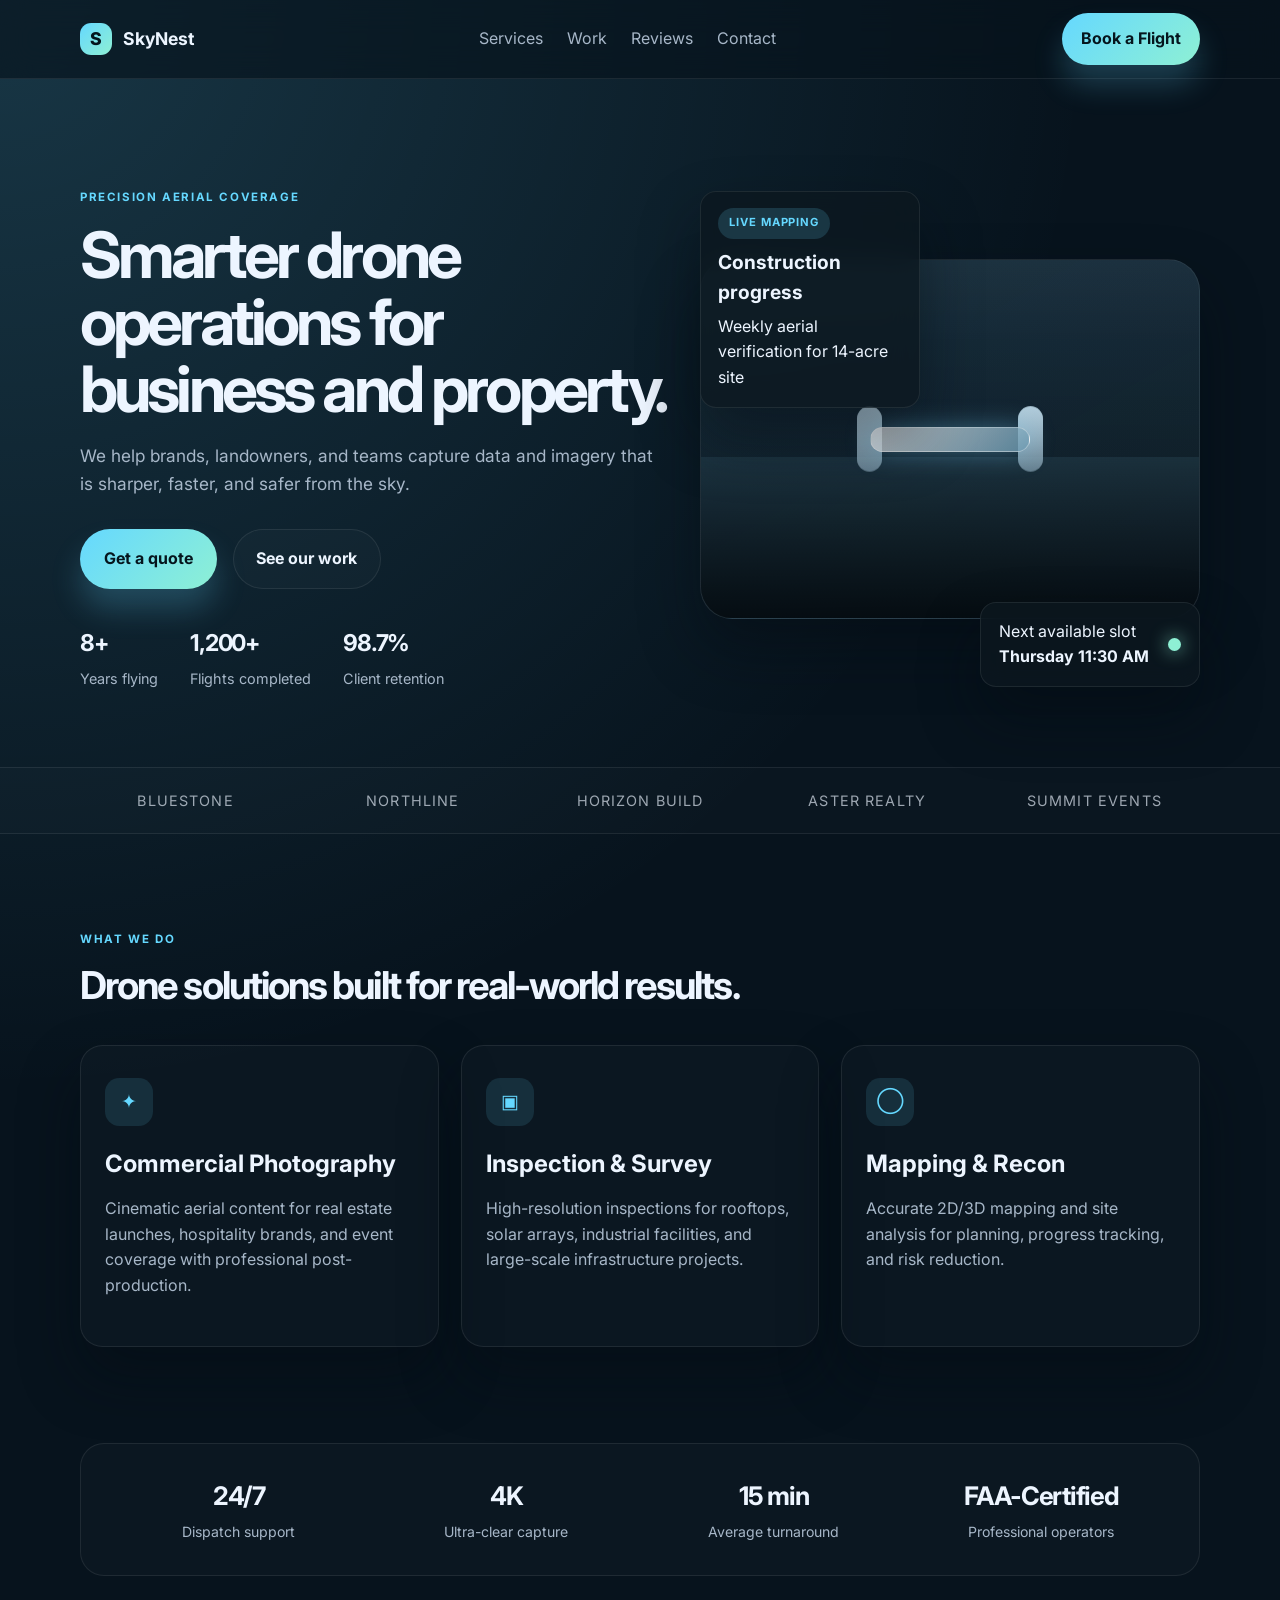
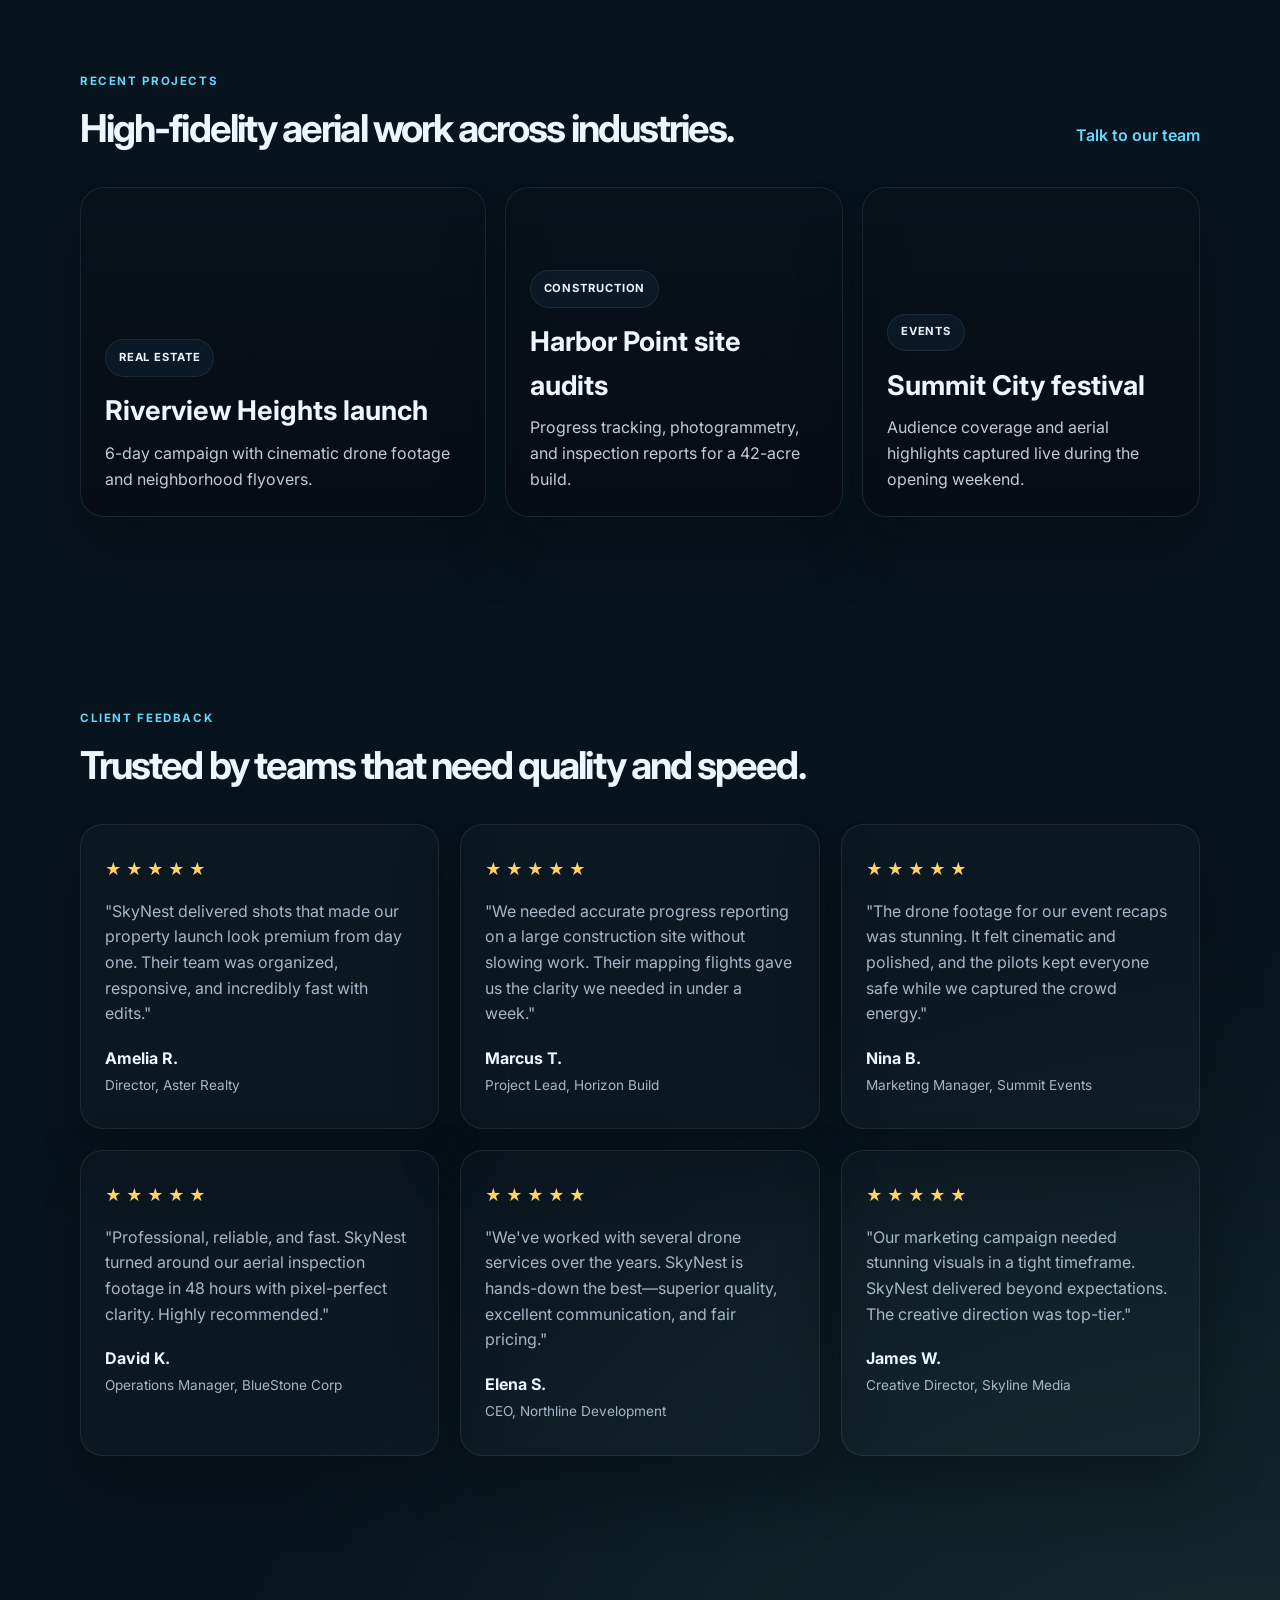
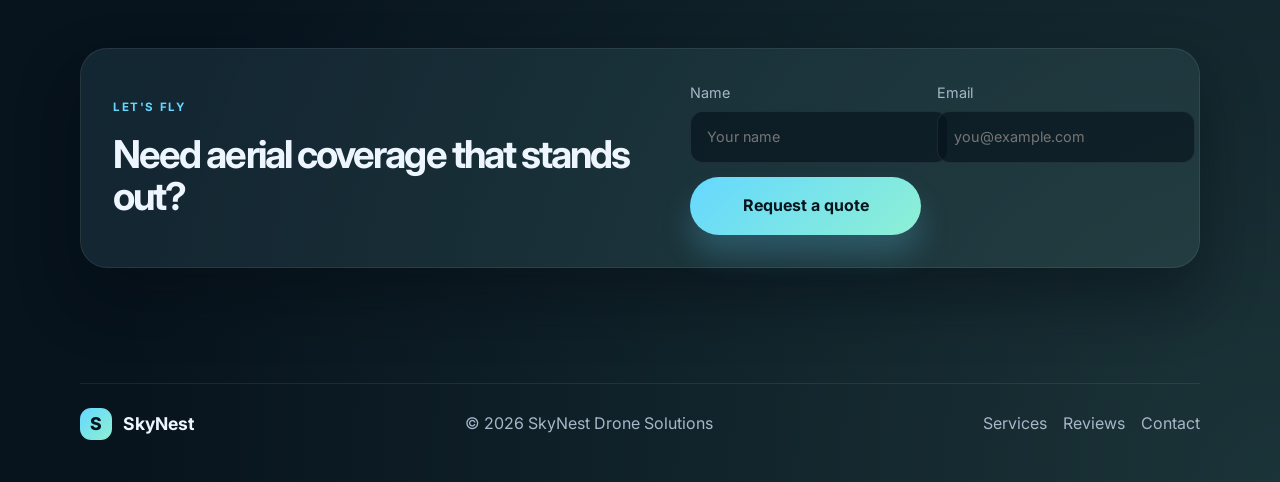
==== index.html @ a8583e74 "Add detailed sections with 6 fake reviews to the SkyNest drone website" ====
<!DOCTYPE html>
<html lang="en">
  <head>
    <meta charset="UTF-8" />
    <meta name="viewport" content="width=device-width, initial-scale=1.0" />
    <title>SkyNest Drone Solutions</title>
    <meta
      name="description"
      content="SkyNest Drone Solutions offers aerial photography, inspections, mapping, and custom drone services for real estate, construction, and events."
    />
    <link rel="preconnect" href="https://fonts.googleapis.com" />
    <link rel="preconnect" href="https://fonts.gstatic.com" crossorigin />
    <link
      href="https://fonts.googleapis.com/css2?family=Inter:wght@400;500;600;700;800&display=swap"
      rel="stylesheet"
    />
    <link rel="stylesheet" href="styles.css" />
  </head>
  <body>
    <header class="topbar">
      <div class="container nav-wrap">
        <a href="#home" class="brand" aria-label="SkyNest home">
          <span class="brand-mark">S</span>
          <span>SkyNest</span>
        </a>

        <nav class="nav" aria-label="Main navigation">
          <a href="#services">Services</a>
          <a href="#work">Work</a>
          <a href="#reviews">Reviews</a>
          <a href="#contact">Contact</a>
        </nav>

        <a href="#contact" class="nav-cta">Book a Flight</a>
      </div>
    </header>

    <main id="home">
      <section class="hero">
        <div class="container hero-grid">
          <div class="hero-copy">
            <p class="eyebrow">Precision aerial coverage</p>
            <h1>Smarter drone operations for business and property.</h1>
            <p class="lead">
              We help brands, landowners, and teams capture data and imagery that is
              sharper, faster, and safer from the sky.
            </p>

            <div class="hero-actions">
              <a href="#contact" class="primary-btn">Get a quote</a>
              <a href="#work" class="secondary-btn">See our work</a>
            </div>

            <ul class="hero-meta" aria-label="SkyNest stats">
              <li><strong>8+</strong><span>Years flying</span></li>
              <li><strong>1,200+</strong><span>Flights completed</span></li>
              <li><strong>98.7%</strong><span>Client retention</span></li>
            </ul>
          </div>

          <div class="hero-visual" aria-label="Drone image preview">
            <div class="fly-card card-top">
              <span class="tag">Live mapping</span>
              <h3>Construction progress</h3>
              <p>Weekly aerial verification for 14-acre site</p>
            </div>

            <div class="drone-scene">
              <div class="drone">
                <span class="prop prop-1"></span>
                <span class="prop prop-2"></span>
                <span class="prop prop-3"></span>
                <span class="prop prop-4"></span>
                <span class="body"></span>
              </div>
            </div>

            <div class="fly-card card-bottom">
              <div>
                <p>Next available slot</p>
                <strong>Thursday 11:30 AM</strong>
              </div>
              <span class="status-dot"></span>
            </div>
          </div>
        </div>
      </section>

      <section class="logos">
        <div class="container logo-row" aria-label="Trusted by brands">
          <span>BlueStone</span>
          <span>Northline</span>
          <span>Horizon Build</span>
          <span>Aster Realty</span>
          <span>Summit Events</span>
        </div>
      </section>

      <section id="services" class="services section">
        <div class="container">
          <div class="section-heading">
            <p class="eyebrow">What we do</p>
            <h2>Drone solutions built for real-world results.</h2>
          </div>

          <div class="card-grid three-up">
            <article class="info-card">
              <div class="icon">✦</div>
              <h3>Commercial Photography</h3>
              <p>
                Cinematic aerial content for real estate launches, hospitality brands,
                and event coverage with professional post-production.
              </p>
            </article>

            <article class="info-card">
              <div class="icon">▣</div>
              <h3>Inspection & Survey</h3>
              <p>
                High-resolution inspections for rooftops, solar arrays, industrial
                facilities, and large-scale infrastructure projects.
              </p>
            </article>

            <article class="info-card">
              <div class="icon">◯</div>
              <h3>Mapping & Recon</h3>
              <p>
                Accurate 2D/3D mapping and site analysis for planning, progress tracking,
                and risk reduction.
              </p>
            </article>
          </div>
        </div>
      </section>

      <section class="stats-band">
        <div class="container stats-row">
          <div>
            <strong>24/7</strong>
            <span>Dispatch support</span>
          </div>
          <div>
            <strong>4K</strong>
            <span>Ultra-clear capture</span>
          </div>
          <div>
            <strong>15 min</strong>
            <span>Average turnaround</span>
          </div>
          <div>
            <strong>FAA-Certified</strong>
            <span>Professional operators</span>
          </div>
        </div>
      </section>

      <section id="work" class="showcase section">
        <div class="container">
          <div class="section-heading split">
            <div>
              <p class="eyebrow">Recent projects</p>
              <h2>High-fidelity aerial work across industries.</h2>
            </div>
            <a href="#contact" class="inline-link">Talk to our team</a>
          </div>

          <div class="project-grid">
            <article class="project-card project-one">
              <div class="project-badge">Real estate</div>
              <h3>Riverview Heights launch</h3>
              <p>6-day campaign with cinematic drone footage and neighborhood flyovers.</p>
            </article>

            <article class="project-card project-two">
              <div class="project-badge">Construction</div>
              <h3>Harbor Point site audits</h3>
              <p>Progress tracking, photogrammetry, and inspection reports for a 42-acre build.</p>
            </article>

            <article class="project-card project-three">
              <div class="project-badge">Events</div>
              <h3>Summit City festival</h3>
              <p>Audience coverage and aerial highlights captured live during the opening weekend.</p>
            </article>
          </div>
        </div>
      </section>

      <section id="reviews" class="reviews section">
        <div class="container">
          <div class="section-heading">
            <p class="eyebrow">Client feedback</p>
            <h2>Trusted by teams that need quality and speed.</h2>
          </div>

          <div class="review-grid">
            <article class="review-card">
              <div class="stars" aria-label="5 out of 5 stars">★★★★★</div>
              <p>
                "SkyNest delivered shots that made our property launch look premium from day one.
                Their team was organized, responsive, and incredibly fast with edits."
              </p>
              <div class="reviewer">
                <strong>Amelia R.</strong>
                <span>Director, Aster Realty</span>
              </div>
            </article>

            <article class="review-card">
              <div class="stars" aria-label="5 out of 5 stars">★★★★★</div>
              <p>
                "We needed accurate progress reporting on a large construction site without slowing work.
                Their mapping flights gave us the clarity we needed in under a week."
              </p>
              <div class="reviewer">
                <strong>Marcus T.</strong>
                <span>Project Lead, Horizon Build</span>
              </div>
            </article>

            <article class="review-card">
              <div class="stars" aria-label="5 out of 5 stars">★★★★★</div>
              <p>
                "The drone footage for our event recaps was stunning. It felt cinematic and polished,
                and the pilots kept everyone safe while we captured the crowd energy."
              </p>
              <div class="reviewer">
                <strong>Nina B.</strong>
                <span>Marketing Manager, Summit Events</span>
              </div>
            </article>

            <article class="review-card">
              <div class="stars" aria-label="5 out of 5 stars">★★★★★</div>
              <p>
                "Professional, reliable, and fast. SkyNest turned around our aerial inspection
                footage in 48 hours with pixel-perfect clarity. Highly recommended."
              </p>
              <div class="reviewer">
                <strong>David K.</strong>
                <span>Operations Manager, BlueStone Corp</span>
              </div>
            </article>

            <article class="review-card">
              <div class="stars" aria-label="5 out of 5 stars">★★★★★</div>
              <p>
                "We've worked with several drone services over the years. SkyNest is hands-down
                the best—superior quality, excellent communication, and fair pricing."
              </p>
              <div class="reviewer">
                <strong>Elena S.</strong>
                <span>CEO, Northline Development</span>
              </div>
            </article>

            <article class="review-card">
              <div class="stars" aria-label="5 out of 5 stars">★★★★★</div>
              <p>
                "Our marketing campaign needed stunning visuals in a tight timeframe. SkyNest
                delivered beyond expectations. The creative direction was top-tier."
              </p>
              <div class="reviewer">
                <strong>James W.</strong>
                <span>Creative Director, Skyline Media</span>
              </div>
            </article>
          </div>
        </div>
      </section>

      <section id="contact" class="cta section">
        <div class="container cta-box">
          <div>
            <p class="eyebrow">Let's fly</p>
            <h2>Need aerial coverage that stands out?</h2>
          </div>

          <form class="contact-form">
            <label>
              <span>Name</span>
              <input type="text" placeholder="Your name" />
            </label>
            <label>
              <span>Email</span>
              <input type="email" placeholder="you@example.com" />
            </label>
            <button type="submit">Request a quote</button>
          </form>
        </div>
      </section>
    </main>

    <footer class="site-footer">
      <div class="container footer-wrap">
        <div>
          <a href="#home" class="brand">
            <span class="brand-mark">S</span>
            <span>SkyNest</span>
          </a>
        </div>
        <p>© 2026 SkyNest Drone Solutions</p>
        <div class="footer-links">
          <a href="#services">Services</a>
          <a href="#reviews">Reviews</a>
          <a href="#contact">Contact</a>
        </div>
      </div>
    </footer>

    <script src="script.js"></script>
  </body>
</html>
---- styles.css ----
* {
  box-sizing: border-box;
}

:root {
  --bg: #07131d;
  --bg-soft: #0e1f2c;
  --card: rgba(13, 26, 35, 0.9);
  --card-strong: #122a3c;
  --text: #edf5ff;
  --muted: #a7b7c8;
  --primary: #65d8ff;
  --primary-strong: #39b9f7;
  --accent: #8ef0d4;
  --line: rgba(255, 255, 255, 0.08);
  --shadow: 0 30px 60px rgba(5, 10, 18, 0.45);
}

html {
  scroll-behavior: smooth;
}

body {
  margin: 0;
  font-family: "Inter", sans-serif;
  background:
    radial-gradient(circle at top left, rgba(101, 216, 255, 0.18), transparent 28%),
    radial-gradient(circle at bottom right, rgba(142, 240, 212, 0.15), transparent 30%),
    var(--bg);
  color: var(--text);
  line-height: 1.6;
}

img {
  max-width: 100%;
  display: block;
}

a {
  color: inherit;
  text-decoration: none;
}

button,
input {
  font: inherit;
}

.container {
  width: min(1120px, calc(100% - 2rem));
  margin: 0 auto;
}

.section {
  padding: 6rem 0;
}

.eyebrow {
  margin: 0 0 1rem;
  text-transform: uppercase;
  letter-spacing: 0.14em;
  font-weight: 700;
  font-size: 0.72rem;
  color: var(--primary);
}

h1, h2, h3, p {
  margin-top: 0;
}

h1 {
  font-size: clamp(2.8rem, 5vw, 5rem);
  line-height: 1.04;
  letter-spacing: -0.06em;
  margin-bottom: 1.25rem;
}

h2 {
  font-size: clamp(2rem, 3vw, 3rem);
  line-height: 1.1;
  letter-spacing: -0.05em;
  margin-bottom: 0;
}

p {
  color: var(--muted);
}

.topbar {
  position: sticky;
  top: 0;
  z-index: 20;
  backdrop-filter: blur(16px);
  background: rgba(7, 19, 29, 0.65);
  border-bottom: 1px solid var(--line);
}

.nav-wrap {
  display: flex;
  align-items: center;
  justify-content: space-between;
  min-height: 78px;
  gap: 1rem;
}

.brand {
  display: inline-flex;
  align-items: center;
  gap: 0.7rem;
  font-weight: 700;
  font-size: 1.1rem;
}

.brand-mark {
  display: inline-grid;
  place-items: center;
  width: 2rem;
  height: 2rem;
  border-radius: 0.7rem;
  background: linear-gradient(135deg, var(--primary), var(--accent));
  color: #04151d;
  font-weight: 800;
}

.nav {
  display: inline-flex;
  align-items: center;
  gap: 1.5rem;
  color: var(--muted);
}

.nav a {
  transition: color 0.2s ease;
}

.nav a:hover,
.nav a:focus-visible,
.inline-link:hover,
.inline-link:focus-visible,
.footer-links a:hover,
.footer-links a:focus-visible {
  color: var(--text);
}

.nav-cta,
.primary-btn,
.secondary-btn,
.contact-form button {
  display: inline-flex;
  align-items: center;
  justify-content: center;
  border-radius: 999px;
  font-weight: 700;
  transition: transform 0.2s ease, box-shadow 0.2s ease, border-color 0.2s ease;
}

.nav-cta,
.primary-btn,
.contact-form button {
  background: linear-gradient(135deg, var(--primary), var(--accent));
  color: #05151d;
  box-shadow: 0 20px 30px rgba(101, 216, 255, 0.22);
}

.nav-cta {
  padding: 0.85rem 1.2rem;
}

.primary-btn,
.contact-form button {
  padding: 1rem 1.5rem;
}

.secondary-btn {
  padding: 1rem 1.4rem;
  border: 1px solid var(--line);
  background: rgba(255, 255, 255, 0.02);
  color: var(--text);
}

.nav-cta:hover,
.primary-btn:hover,
.secondary-btn:hover,
.contact-form button:hover,
.nav-cta:focus-visible,
.primary-btn:focus-visible,
.secondary-btn:focus-visible,
.contact-form button:focus-visible {
  transform: translateY(-1px);
}

.hero {
  padding: 5rem 0 3rem;
}

.hero-grid {
  display: grid;
  grid-template-columns: 1.08fr 0.92fr;
  align-items: center;
  gap: 2rem;
}

.lead {
  max-width: 600px;
  font-size: 1.08rem;
  margin-bottom: 2rem;
}

.hero-actions {
  display: flex;
  flex-wrap: wrap;
  gap: 1rem;
  margin-bottom: 2.25rem;
}

.hero-meta {
  list-style: none;
  padding: 0;
  margin: 0;
  display: flex;
  flex-wrap: wrap;
  gap: 2rem;
}

.hero-meta li {
  display: grid;
  gap: 0.3rem;
}

.hero-meta strong {
  font-size: 1.45rem;
  letter-spacing: -0.05em;
}

.hero-meta span {
  color: var(--muted);
  font-size: 0.9rem;
}

.hero-visual {
  position: relative;
  min-height: 560px;
  display: grid;
  place-items: center;
}

.drone-scene {
  position: relative;
  width: min(100%, 520px);
  height: 360px;
  border-radius: 2rem;
  border: 1px solid var(--line);
  background:
    linear-gradient(180deg, rgba(118, 199, 255, 0.10), rgba(17, 30, 39, 0.2)),
    linear-gradient(150deg, rgba(14, 32, 42, 1), rgba(11, 21, 29, 0.9));
  box-shadow: var(--shadow);
  overflow: hidden;
}

.drone-scene::before,
.drone-scene::after {
  content: "";
  position: absolute;
  inset: auto 0 0 0;
  height: 45%;
  background: linear-gradient(180deg, rgba(97, 159, 182, 0.12), rgba(2, 7, 11, 0.7));
}

.drone-scene::after {
  inset: 0 0 auto 0;
  height: 42%;
  background: linear-gradient(180deg, rgba(255,255,255,0.02), transparent 55%);
}

.drone {
  position: absolute;
  inset: 50% auto auto 50%;
  transform: translate(-50%, -50%);
  width: 210px;
  height: 80px;
}

.body {
  position: absolute;
  left: 25px;
  right: 25px;
  top: 28px;
  height: 25px;
  border-radius: 16px;
  background: linear-gradient(135deg, rgba(255,255,255,0.7), rgba(106, 154, 178, 0.8));
  border: 1px solid rgba(255, 255, 255, 0.36);
  box-shadow: 0 0 26px rgba(121, 214, 255, 0.38);
}

.prop {
  position: absolute;
  width: 25px;
  height: 65px;
  border-radius: 999px;
  background: linear-gradient(180deg, rgba(185, 212, 227, 0.8), rgba(125, 153, 170, 0.5));
  transform-origin: center center;
  animation: spin 3s linear infinite;
}

.prop-1 { left: 12px; top: 8px; }
.prop-2 { right: 12px; top: 8px; }
.prop-3 { left: 12px; bottom: 8px; }
.prop-4 { right: 12px; bottom: 8px; }

@keyframes spin {
  from { transform: rotate(0deg); }
  to { transform: rotate(360deg); }
}

.fly-card {
  position: absolute;
  z-index: 2;
  background: rgba(12, 24, 31, 0.78);
  border: 1px solid rgba(255,255,255,0.08);
  box-shadow: var(--shadow);
  backdrop-filter: blur(14px);
  border-radius: 1rem;
  padding: 1rem 1.1rem;
}

.card-top {
  top: 2rem;
  left: 0;
  max-width: 220px;
}

.card-bottom {
  right: 0;
  bottom: 2rem;
  min-width: 220px;
  display: flex;
  align-items: center;
  justify-content: space-between;
  gap: 1rem;
}

.tag {
  display: inline-block;
  margin-bottom: 0.5rem;
  padding: 0.4rem 0.7rem;
  border-radius: 999px;
  font-size: 0.7rem;
  font-weight: 700;
  letter-spacing: 0.08em;
  text-transform: uppercase;
  background: rgba(101, 216, 255, 0.16);
  color: var(--primary);
}

.fly-card h3 {
  margin-bottom: 0.35rem;
  font-size: 1.2rem;
}

.fly-card p,
.fly-card strong {
  margin: 0;
  color: var(--text);
}

.status-dot {
  width: 0.85rem;
  height: 0.85rem;
  background: var(--accent);
  border-radius: 50%;
  box-shadow: 0 0 18px rgba(142, 240, 212, 0.8);
}

.logos {
  border-top: 1px solid var(--line);
  border-bottom: 1px solid var(--line);
  background: rgba(255,255,255,0.01);
}

.logo-row {
  display: grid;
  grid-template-columns: repeat(5, minmax(0, 1fr));
  align-items: center;
  gap: 1rem;
  padding: 1.3rem 0;
  text-align: center;
  color: rgba(237, 245, 255, 0.65);
  font-size: 0.9rem;
  letter-spacing: 0.08em;
  text-transform: uppercase;
}

.section-heading {
  margin-bottom: 2.4rem;
}

.section-heading.split {
  display: flex;
  justify-content: space-between;
  align-items: end;
  gap: 1rem;
}

.inline-link {
  color: var(--primary);
  font-weight: 600;
}

.card-grid {
  display: grid;
  gap: 1.35rem;
}

.three-up {
  grid-template-columns: repeat(3, minmax(0, 1fr));
}

.info-card,
.review-card {
  background: rgba(255,255,255,0.02);
  border: 1px solid var(--line);
  border-radius: 1.4rem;
  padding: 2rem 1.5rem;
  box-shadow: var(--shadow);
}

.icon {
  width: 3rem;
  height: 3rem;
  display: grid;
  place-items: center;
  border-radius: 0.9rem;
  background: rgba(101, 216, 255, 0.12);
  color: var(--primary);
  font-size: 1.2rem;
  margin-bottom: 1.2rem;
}

.info-card h3 {
  margin-bottom: 0.8rem;
  font-size: 1.5rem;
}

.stats-band {
  padding: 0;
}

.stats-row {
  display: grid;
  grid-template-columns: repeat(4, minmax(0, 1fr));
  gap: 1rem;
  padding: 2rem;
  border: 1px solid var(--line);
  border-radius: 1.5rem;
  background: rgba(255,255,255,0.02);
}

.stats-row div {
  display: grid;
  gap: 0.2rem;
  text-align: center;
}

.stats-row strong {
  font-size: clamp(1.4rem, 2vw, 2rem);
  letter-spacing: -0.05em;
}

.stats-row span {
  color: var(--muted);
  font-size: 0.88rem;
}

.project-grid {
  display: grid;
  grid-template-columns: 1.2fr 1fr 1fr;
  gap: 1.2rem;
}

.project-card {
  min-height: 330px;
  padding: 1.5rem;
  border-radius: 1.5rem;
  border: 1px solid var(--line);
  background-size: cover;
  background-position: center;
  display: flex;
  flex-direction: column;
  justify-content: end;
  overflow: hidden;
  box-shadow: var(--shadow);
  position: relative;
}

.project-card::before {
  content: "";
  position: absolute;
  inset: 0;
  background: linear-gradient(180deg, rgba(6, 12, 18, 0.12), rgba(5, 10, 18, 0.76));
}

.project-card > * {
  position: relative;
  z-index: 1;
}

.project-one {
  background-image: url('https://images.unsplash.com/photo-1500530855697-b586d89ba3ee?auto=format&fit=crop&w=1200&q=80');
}

.project-two {
  background-image: url('https://images.unsplash.com/photo-1517048676732-d65bc937f952?auto=format&fit=crop&w=1200&q=80');
}

.project-three {
  background-image: url('https://images.unsplash.com/photo-1492684223066-81342ee5ff30?auto=format&fit=crop&w=1200&q=80');
}

.project-badge {
  display: inline-flex;
  align-self: flex-start;
  margin-bottom: 0.8rem;
  padding: 0.55rem 0.8rem;
  border-radius: 999px;
  font-size: 0.7rem;
  font-weight: 700;
  letter-spacing: 0.08em;
  text-transform: uppercase;
  background: rgba(14, 31, 44, 0.7);
  border: 1px solid rgba(255,255,255,0.08);
}

.project-card h3 {
  margin-bottom: 0.5rem;
  color: var(--text);
  font-size: 1.7rem;
}

.project-card p {
  margin-bottom: 0;
  color: rgba(237,245,255,0.82);
}

.review-grid {
  display: grid;
  grid-template-columns: repeat(3, minmax(0, 1fr));
  gap: 1.3rem;
}

.stars {
  margin-bottom: 1rem;
  color: #ffd166;
  letter-spacing: 0.25em;
  font-size: 1rem;
}

.review-card p {
  margin-bottom: 1.2rem;
}

.reviewer {
  display: grid;
  gap: 0.2rem;
}

.reviewer strong {
  font-size: 1rem;
  color: var(--text);
}

.reviewer span {
  color: var(--muted);
  font-size: 0.85rem;
}

.cta-box {
  display: flex;
  align-items: center;
  justify-content: space-between;
  gap: 2rem;
  padding: 2rem;
  border: 1px solid var(--line);
  border-radius: 1.7rem;
  background:
    linear-gradient(135deg, rgba(101,216,255,0.08), rgba(142,240,212,0.06)),
    rgba(255,255,255,0.02);
  box-shadow: var(--shadow);
}

.contact-form {
  display: grid;
  grid-template-columns: repeat(2, minmax(0, 1fr));
  gap: 0.9rem 1rem;
  width: min(100%, 520px);
}

.contact-form label {
  display: grid;
  gap: 0.45rem;
  color: var(--muted);
  font-size: 0.9rem;
}

.contact-form input {
  background: rgba(7, 19, 29, 0.65);
  border: 1px solid var(--line);
  color: var(--text);
  border-radius: 0.8rem;
  min-height: 3.1rem;
  padding: 0.85rem 1rem;
}

.contact-form button {
  align-self: end;
  border: 0;
  cursor: pointer;
}

.site-footer {
  padding: 1.2rem 0 2.6rem;
}

.footer-wrap {
  display: flex;
  align-items: center;
  justify-content: space-between;
  gap: 1rem;
  border-top: 1px solid var(--line);
  padding-top: 1.5rem;
}

.footer-wrap p {
  margin: 0;
}

.footer-links {
  display: inline-flex;
  align-items: center;
  gap: 1rem;
  color: var(--muted);
}

@media (max-width: 900px) {
  .hero-grid,
  .three-up,
  .review-grid,
  .project-grid,
  .cta-box,
  .contact-form {
    grid-template-columns: 1fr;
  }

  .hero-grid {
    display: grid;
  }

  .cta-box {
    display: grid;
  }

  .three-up,
  .review-grid,
  .project-grid,
  .stats-row {
    display: grid;
  }

  .stats-row {
    grid-template-columns: repeat(2, minmax(0, 1fr));
  }

  .logo-row {
    grid-template-columns: repeat(2, minmax(0, 1fr));
  }

  .nav {
    display: none;
  }
}

@media (max-width: 560px) {
  .nav-wrap,
  .footer-wrap,
  .section-heading.split {
    display: grid;
    justify-content: stretch;
  }

  .nav-cta {
    width: 100%;
  }

  .logo-row,
  .stats-row,
  .contact-form {
    grid-template-columns: 1fr;
  }

  .hero {
    padding-top: 3rem;
  }

  .hero-meta {
    gap: 1rem 1.6rem;
  }

  .fly-card {
    position: static;
    margin-bottom: 1rem;
    width: 100%;
    max-width: none;
  }

  .hero-visual {
    display: block;
    min-height: auto;
  }

  .drone-scene {
    min-height: 300px;
  }
}
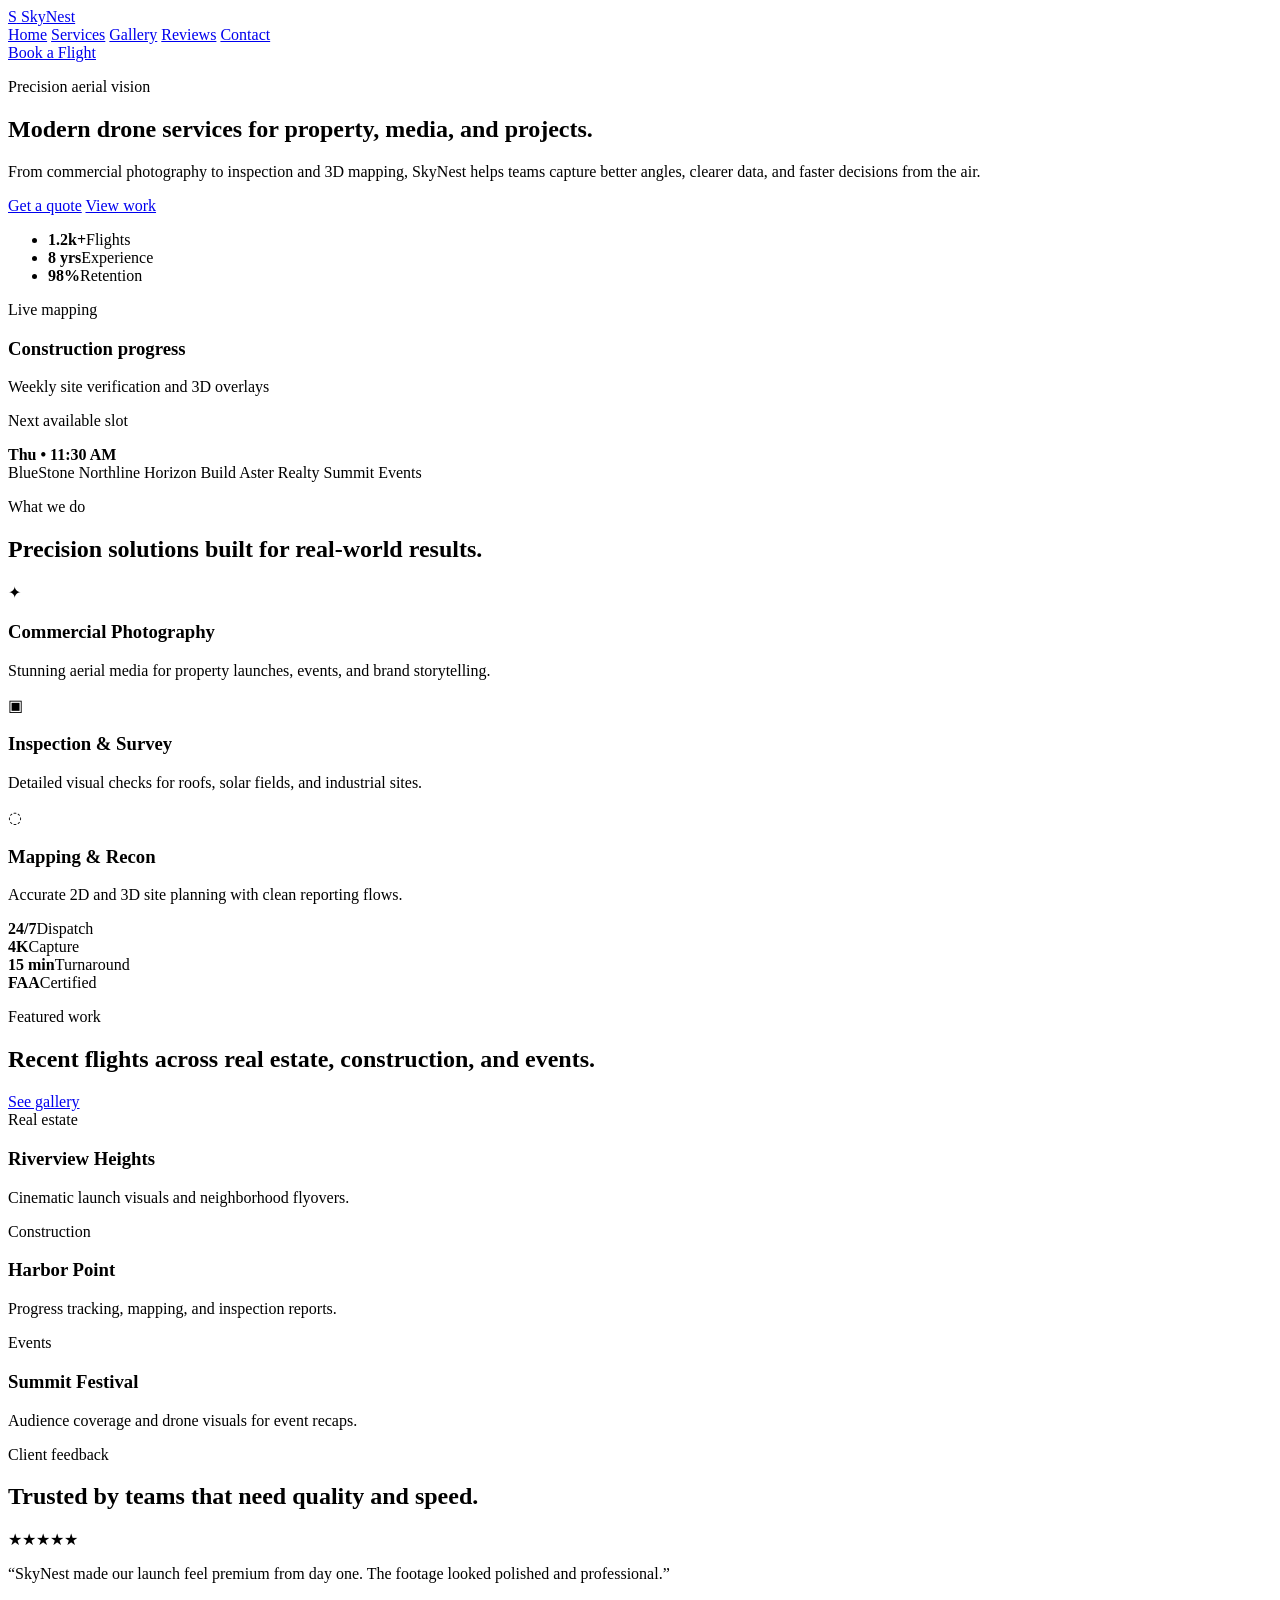
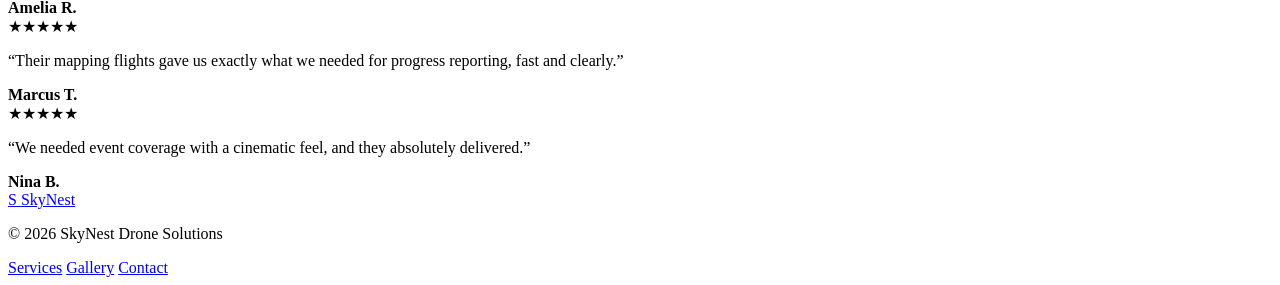
==== commit b5fd9f0a: "Upgrade the site into a modern multi-page static website that works offline and on school-managed Ma" ====
--- a/index.html
+++ b/index.html
@@ -6,63 +6,58 @@
     <title>SkyNest Drone Solutions</title>
     <meta
       name="description"
-      content="SkyNest Drone Solutions offers aerial photography, inspections, mapping, and custom drone services for real estate, construction, and events."
-    />
-    <link rel="preconnect" href="https://fonts.googleapis.com" />
-    <link rel="preconnect" href="https://fonts.gstatic.com" crossorigin />
-    <link
-      href="https://fonts.googleapis.com/css2?family=Inter:wght@400;500;600;700;800&display=swap"
-      rel="stylesheet"
+      content="SkyNest Drone Solutions - modern drone photography, mapping, inspection, and aerial media services."
     />
     <link rel="stylesheet" href="styles.css" />
   </head>
   <body>
-    <header class="topbar">
+    <header class="site-header">
       <div class="container nav-wrap">
-        <a href="#home" class="brand" aria-label="SkyNest home">
+        <a href="index.html" class="brand" aria-label="SkyNest home">
           <span class="brand-mark">S</span>
           <span>SkyNest</span>
         </a>
 
         <nav class="nav" aria-label="Main navigation">
-          <a href="#services">Services</a>
-          <a href="#work">Work</a>
-          <a href="#reviews">Reviews</a>
-          <a href="#contact">Contact</a>
+          <a href="index.html" class="active">Home</a>
+          <a href="services.html">Services</a>
+          <a href="gallery.html">Gallery</a>
+          <a href="reviews.html">Reviews</a>
+          <a href="contact.html">Contact</a>
         </nav>
 
-        <a href="#contact" class="nav-cta">Book a Flight</a>
+        <a href="contact.html" class="nav-cta">Book a Flight</a>
       </div>
     </header>
 
-    <main id="home">
+    <main>
       <section class="hero">
         <div class="container hero-grid">
           <div class="hero-copy">
-            <p class="eyebrow">Precision aerial coverage</p>
-            <h1>Smarter drone operations for business and property.</h1>
+            <p class="eyebrow">Precision aerial vision</p>
+            <h1>Modern drone services for property, media, and projects.</h1>
             <p class="lead">
-              We help brands, landowners, and teams capture data and imagery that is
-              sharper, faster, and safer from the sky.
+              From commercial photography to inspection and 3D mapping, SkyNest helps teams capture better angles,
+              clearer data, and faster decisions from the air.
             </p>
 
             <div class="hero-actions">
-              <a href="#contact" class="primary-btn">Get a quote</a>
-              <a href="#work" class="secondary-btn">See our work</a>
-            </div>
-
-            <ul class="hero-meta" aria-label="SkyNest stats">
-              <li><strong>8+</strong><span>Years flying</span></li>
-              <li><strong>1,200+</strong><span>Flights completed</span></li>
-              <li><strong>98.7%</strong><span>Client retention</span></li>
+              <a href="contact.html" class="primary-btn">Get a quote</a>
+              <a href="gallery.html" class="secondary-btn">View work</a>
+            </div>
+
+            <ul class="hero-stats">
+              <li><strong>1.2k+</strong><span>Flights</span></li>
+              <li><strong>8 yrs</strong><span>Experience</span></li>
+              <li><strong>98%</strong><span>Retention</span></li>
             </ul>
           </div>
 
-          <div class="hero-visual" aria-label="Drone image preview">
-            <div class="fly-card card-top">
-              <span class="tag">Live mapping</span>
+          <div class="hero-visual" aria-label="Drone illustration">
+            <div class="glass-card card-left">
+              <span class="badge">Live mapping</span>
               <h3>Construction progress</h3>
-              <p>Weekly aerial verification for 14-acre site</p>
+              <p>Weekly site verification and 3D overlays</p>
             </div>
 
             <div class="drone-scene">
@@ -75,19 +70,16 @@
               </div>
             </div>
 
-            <div class="fly-card card-bottom">
-              <div>
-                <p>Next available slot</p>
-                <strong>Thursday 11:30 AM</strong>
-              </div>
-              <span class="status-dot"></span>
-            </div>
-          </div>
-        </div>
-      </section>
-
-      <section class="logos">
-        <div class="container logo-row" aria-label="Trusted by brands">
+            <div class="glass-card card-right">
+              <p>Next available slot</p>
+              <strong>Thu • 11:30 AM</strong>
+            </div>
+          </div>
+        </div>
+      </section>
+
+      <section class="sponsors">
+        <div class="container logo-row">
           <span>BlueStone</span>
           <span>Northline</span>
           <span>Horizon Build</span>
@@ -96,39 +88,28 @@
         </div>
       </section>
 
-      <section id="services" class="services section">
+      <section class="section">
         <div class="container">
           <div class="section-heading">
             <p class="eyebrow">What we do</p>
-            <h2>Drone solutions built for real-world results.</h2>
-          </div>
-
-          <div class="card-grid three-up">
-            <article class="info-card">
+            <h2>Precision solutions built for real-world results.</h2>
+          </div>
+
+          <div class="feature-grid">
+            <article class="feature-card">
               <div class="icon">✦</div>
               <h3>Commercial Photography</h3>
-              <p>
-                Cinematic aerial content for real estate launches, hospitality brands,
-                and event coverage with professional post-production.
-              </p>
-            </article>
-
-            <article class="info-card">
+              <p>Stunning aerial media for property launches, events, and brand storytelling.</p>
+            </article>
+            <article class="feature-card">
               <div class="icon">▣</div>
               <h3>Inspection & Survey</h3>
-              <p>
-                High-resolution inspections for rooftops, solar arrays, industrial
-                facilities, and large-scale infrastructure projects.
-              </p>
-            </article>
-
-            <article class="info-card">
-              <div class="icon">◯</div>
+              <p>Detailed visual checks for roofs, solar fields, and industrial sites.</p>
+            </article>
+            <article class="feature-card">
+              <div class="icon">◌</div>
               <h3>Mapping & Recon</h3>
-              <p>
-                Accurate 2D/3D mapping and site analysis for planning, progress tracking,
-                and risk reduction.
-              </p>
+              <p>Accurate 2D and 3D site planning with clean reporting flows.</p>
             </article>
           </div>
         </div>
@@ -136,58 +117,44 @@
 
       <section class="stats-band">
         <div class="container stats-row">
-          <div>
-            <strong>24/7</strong>
-            <span>Dispatch support</span>
-          </div>
-          <div>
-            <strong>4K</strong>
-            <span>Ultra-clear capture</span>
-          </div>
-          <div>
-            <strong>15 min</strong>
-            <span>Average turnaround</span>
-          </div>
-          <div>
-            <strong>FAA-Certified</strong>
-            <span>Professional operators</span>
-          </div>
-        </div>
-      </section>
-
-      <section id="work" class="showcase section">
+          <div><strong>24/7</strong><span>Dispatch</span></div>
+          <div><strong>4K</strong><span>Capture</span></div>
+          <div><strong>15 min</strong><span>Turnaround</span></div>
+          <div><strong>FAA</strong><span>Certified</span></div>
+        </div>
+      </section>
+
+      <section class="section">
         <div class="container">
-          <div class="section-heading split">
+          <div class="split-heading">
             <div>
-              <p class="eyebrow">Recent projects</p>
-              <h2>High-fidelity aerial work across industries.</h2>
-            </div>
-            <a href="#contact" class="inline-link">Talk to our team</a>
+              <p class="eyebrow">Featured work</p>
+              <h2>Recent flights across real estate, construction, and events.</h2>
+            </div>
+            <a href="gallery.html" class="inline-link">See gallery</a>
           </div>
 
           <div class="project-grid">
             <article class="project-card project-one">
-              <div class="project-badge">Real estate</div>
-              <h3>Riverview Heights launch</h3>
-              <p>6-day campaign with cinematic drone footage and neighborhood flyovers.</p>
-            </article>
-
+              <div class="project-tag">Real estate</div>
+              <h3>Riverview Heights</h3>
+              <p>Cinematic launch visuals and neighborhood flyovers.</p>
+            </article>
             <article class="project-card project-two">
-              <div class="project-badge">Construction</div>
-              <h3>Harbor Point site audits</h3>
-              <p>Progress tracking, photogrammetry, and inspection reports for a 42-acre build.</p>
-            </article>
-
+              <div class="project-tag">Construction</div>
+              <h3>Harbor Point</h3>
+              <p>Progress tracking, mapping, and inspection reports.</p>
+            </article>
             <article class="project-card project-three">
-              <div class="project-badge">Events</div>
-              <h3>Summit City festival</h3>
-              <p>Audience coverage and aerial highlights captured live during the opening weekend.</p>
-            </article>
-          </div>
-        </div>
-      </section>
-
-      <section id="reviews" class="reviews section">
+              <div class="project-tag">Events</div>
+              <h3>Summit Festival</h3>
+              <p>Audience coverage and drone visuals for event recaps.</p>
+            </article>
+          </div>
+        </div>
+      </section>
+
+      <section class="section testimonials-home">
         <div class="container">
           <div class="section-heading">
             <p class="eyebrow">Client feedback</p>
@@ -196,119 +163,181 @@
 
           <div class="review-grid">
             <article class="review-card">
-              <div class="stars" aria-label="5 out of 5 stars">★★★★★</div>
-              <p>
-                "SkyNest delivered shots that made our property launch look premium from day one.
-                Their team was organized, responsive, and incredibly fast with edits."
-              </p>
-              <div class="reviewer">
-                <strong>Amelia R.</strong>
-                <span>Director, Aster Realty</span>
-              </div>
-            </article>
-
+              <div class="stars">★★★★★</div>
+              <p>“SkyNest made our launch feel premium from day one. The footage looked polished and professional.”</p>
+              <strong>Amelia R.</strong>
+            </article>
             <article class="review-card">
-              <div class="stars" aria-label="5 out of 5 stars">★★★★★</div>
-              <p>
-                "We needed accurate progress reporting on a large construction site without slowing work.
-                Their mapping flights gave us the clarity we needed in under a week."
-              </p>
-              <div class="reviewer">
-                <strong>Marcus T.</strong>
-                <span>Project Lead, Horizon Build</span>
-              </div>
-            </article>
-
+              <div class="stars">★★★★★</div>
+              <p>“Their mapping flights gave us exactly what we needed for progress reporting, fast and clearly.”</p>
+              <strong>Marcus T.</strong>
+            </article>
             <article class="review-card">
-              <div class="stars" aria-label="5 out of 5 stars">★★★★★</div>
-              <p>
-                "The drone footage for our event recaps was stunning. It felt cinematic and polished,
-                and the pilots kept everyone safe while we captured the crowd energy."
-              </p>
-              <div class="reviewer">
-                <strong>Nina B.</strong>
-                <span>Marketing Manager, Summit Events</span>
-              </div>
-            </article>
-
-            <article class="review-card">
-              <div class="stars" aria-label="5 out of 5 stars">★★★★★</div>
-              <p>
-                "Professional, reliable, and fast. SkyNest turned around our aerial inspection
-                footage in 48 hours with pixel-perfect clarity. Highly recommended."
-              </p>
-              <div class="reviewer">
-                <strong>David K.</strong>
-                <span>Operations Manager, BlueStone Corp</span>
-              </div>
-            </article>
-
-            <article class="review-card">
-              <div class="stars" aria-label="5 out of 5 stars">★★★★★</div>
-              <p>
-                "We've worked with several drone services over the years. SkyNest is hands-down
-                the best—superior quality, excellent communication, and fair pricing."
-              </p>
-              <div class="reviewer">
-                <strong>Elena S.</strong>
-                <span>CEO, Northline Development</span>
-              </div>
-            </article>
-
-            <article class="review-card">
-              <div class="stars" aria-label="5 out of 5 stars">★★★★★</div>
-              <p>
-                "Our marketing campaign needed stunning visuals in a tight timeframe. SkyNest
-                delivered beyond expectations. The creative direction was top-tier."
-              </p>
-              <div class="reviewer">
-                <strong>James W.</strong>
-                <span>Creative Director, Skyline Media</span>
-              </div>
-            </article>
-          </div>
-        </div>
-      </section>
-
-      <section id="contact" class="cta section">
-        <div class="container cta-box">
-          <div>
-            <p class="eyebrow">Let's fly</p>
-            <h2>Need aerial coverage that stands out?</h2>
-          </div>
-
-          <form class="contact-form">
-            <label>
-              <span>Name</span>
-              <input type="text" placeholder="Your name" />
-            </label>
-            <label>
-              <span>Email</span>
-              <input type="email" placeholder="you@example.com" />
-            </label>
-            <button type="submit">Request a quote</button>
-          </form>
+              <div class="stars">★★★★★</div>
+              <p>“We needed event coverage with a cinematic feel, and they absolutely delivered.”</p>
+              <strong>Nina B.</strong>
+            </article>
+          </div>
         </div>
       </section>
     </main>
 
     <footer class="site-footer">
       <div class="container footer-wrap">
-        <div>
-          <a href="#home" class="brand">
+        <div class="brand-wrap">
+          <a href="index.html" class="brand">
             <span class="brand-mark">S</span>
             <span>SkyNest</span>
           </a>
         </div>
         <p>© 2026 SkyNest Drone Solutions</p>
         <div class="footer-links">
-          <a href="#services">Services</a>
-          <a href="#reviews">Reviews</a>
-          <a href="#contact">Contact</a>
+          <a href="services.html">Services</a>
+          <a href="gallery.html">Gallery</a>
+          <a href="contact.html">Contact</a>
         </div>
       </div>
     </footer>
 
     <script src="script.js"></script>
   </body>
-</html>+</html>
+
+
+
+
+
+
+
+
+
+
+
+
+
+
+
+
+
+
+
+
+
+
+
+
+
+
+
+
+
+
+
+
+
+
+
+
+
+
+
+
+
+
+
+
+
+
+
+
+
+
+
+
+
+
+
+
+
+
+
+
+
+
+
+
+
+
+
+
+
+
+
+
+
+
+
+
+
+
+
+
+
+
+
+
+
+
+
+
+
+
+
+
+
+
+
+
+
+
+
+
+
+
+
+
+
+
+
+
+
+
+
+
+
+
+
+
+
+
+
+
+
+
+
+
+
+
+
+
+
+
+
+
+
+
+
+
+
+
+
--- a/styles.css
+++ b/styles.css
@@ -1,722 +1,93 @@
-* {
-  box-sizing: border-box;
-}
+<!DOCTYPE html>
+<html lang="en">
+  <head>
+    <meta charset="UTF-8" />
+    <meta name="viewport" content="width=device-width, initial-scale=1.0" />
+    <title>Contact | SkyNest</title>
+    <meta name="description" content="Contact SkyNest for drone photography, inspection, and mapping services." />
+    <link rel="stylesheet" href="styles.css" />
+  </head>
+  <body>
+    <header class="site-header">
+      <div class="container nav-wrap">
+        <a href="index.html" class="brand" aria-label="SkyNest home">
+          <span class="brand-mark">S</span>
+          <span>SkyNest</span>
+        </a>
+        <nav class="nav" aria-label="Main navigation">
+          <a href="index.html">Home</a>
+          <a href="services.html">Services</a>
+          <a href="gallery.html">Gallery</a>
+          <a href="reviews.html">Reviews</a>
+          <a href="contact.html" class="active">Contact</a>
+        </nav>
+        <a href="contact.html" class="nav-cta">Book a Flight</a>
+      </div>
+    </header>
 
-:root {
-  --bg: #07131d;
-  --bg-soft: #0e1f2c;
-  --card: rgba(13, 26, 35, 0.9);
-  --card-strong: #122a3c;
-  --text: #edf5ff;
-  --muted: #a7b7c8;
-  --primary: #65d8ff;
-  --primary-strong: #39b9f7;
-  --accent: #8ef0d4;
-  --line: rgba(255, 255, 255, 0.08);
-  --shadow: 0 30px 60px rgba(5, 10, 18, 0.45);
-}
+    <main>
+      <section class="page-hero">
+        <div class="container small-center">
+          <p class="eyebrow">Contact</p>
+          <h1>Tell us about your project and we’ll help plan the flight.</h1>
+        </div>
+      </section>
 
-html {
-  scroll-behavior: smooth;
-}
+      <section class="section">
+        <div class="container contact-layout">
+          <div class="contact-box">
+            <h3>Request a quote</h3>
+            <form class="contact-form">
+              <label>
+                <span>Name</span>
+                <input type="text" placeholder="Your name" />
+              </label>
+              <label>
+                <span>Email</span>
+                <input type="email" placeholder="name@example.com" />
+              </label>
+              <label>
+                <span>Project type</span>
+                <input type="text" placeholder="Real estate, inspection, events..." />
+              </label>
+              <label>
+                <span>Message</span>
+                <textarea rows="5" placeholder="Tell us what you need"></textarea>
+              </label>
+              <button type="submit">Send request</button>
+            </form>
+          </div>
 
-body {
-  margin: 0;
-  font-family: "Inter", sans-serif;
-  background:
-    radial-gradient(circle at top left, rgba(101, 216, 255, 0.18), transparent 28%),
-    radial-gradient(circle at bottom right, rgba(142, 240, 212, 0.15), transparent 30%),
-    var(--bg);
-  color: var(--text);
-  line-height: 1.6;
-}
+          <aside class="details-box">
+            <h3>Connect</h3>
+            <ul>
+              <li>Email: hello@skynest.example</li>
+              <li>Phone: (555) 244-1168</li>
+              <li>Hours: Mon–Sat, 8am–6pm</li>
+              <li>Service area: Regional and remote flights</li>
+            </ul>
+          </aside>
+        </div>
+      </section>
+    </main>
 
-img {
-  max-width: 100%;
-  display: block;
-}
+    <footer class="site-footer">
+      <div class="container footer-wrap">
+        <div class="brand-wrap">
+          <a href="index.html" class="brand">
+            <span class="brand-mark">S</span>
+            <span>SkyNest</span>
+          </a>
+        </div>
+        <p>© 2026 SkyNest Drone Solutions</p>
+        <div class="footer-links">
+          <a href="services.html">Services</a>
+          <a href="gallery.html">Gallery</a>
+          <a href="contact.html">Contact</a>
+        </div>
+      </div>
+    </footer>
 
-a {
-  color: inherit;
-  text-decoration: none;
-}
-
-button,
-input {
-  font: inherit;
-}
-
-.container {
-  width: min(1120px, calc(100% - 2rem));
-  margin: 0 auto;
-}
-
-.section {
-  padding: 6rem 0;
-}
-
-.eyebrow {
-  margin: 0 0 1rem;
-  text-transform: uppercase;
-  letter-spacing: 0.14em;
-  font-weight: 700;
-  font-size: 0.72rem;
-  color: var(--primary);
-}
-
-h1, h2, h3, p {
-  margin-top: 0;
-}
-
-h1 {
-  font-size: clamp(2.8rem, 5vw, 5rem);
-  line-height: 1.04;
-  letter-spacing: -0.06em;
-  margin-bottom: 1.25rem;
-}
-
-h2 {
-  font-size: clamp(2rem, 3vw, 3rem);
-  line-height: 1.1;
-  letter-spacing: -0.05em;
-  margin-bottom: 0;
-}
-
-p {
-  color: var(--muted);
-}
-
-.topbar {
-  position: sticky;
-  top: 0;
-  z-index: 20;
-  backdrop-filter: blur(16px);
-  background: rgba(7, 19, 29, 0.65);
-  border-bottom: 1px solid var(--line);
-}
-
-.nav-wrap {
-  display: flex;
-  align-items: center;
-  justify-content: space-between;
-  min-height: 78px;
-  gap: 1rem;
-}
-
-.brand {
-  display: inline-flex;
-  align-items: center;
-  gap: 0.7rem;
-  font-weight: 700;
-  font-size: 1.1rem;
-}
-
-.brand-mark {
-  display: inline-grid;
-  place-items: center;
-  width: 2rem;
-  height: 2rem;
-  border-radius: 0.7rem;
-  background: linear-gradient(135deg, var(--primary), var(--accent));
-  color: #04151d;
-  font-weight: 800;
-}
-
-.nav {
-  display: inline-flex;
-  align-items: center;
-  gap: 1.5rem;
-  color: var(--muted);
-}
-
-.nav a {
-  transition: color 0.2s ease;
-}
-
-.nav a:hover,
-.nav a:focus-visible,
-.inline-link:hover,
-.inline-link:focus-visible,
-.footer-links a:hover,
-.footer-links a:focus-visible {
-  color: var(--text);
-}
-
-.nav-cta,
-.primary-btn,
-.secondary-btn,
-.contact-form button {
-  display: inline-flex;
-  align-items: center;
-  justify-content: center;
-  border-radius: 999px;
-  font-weight: 700;
-  transition: transform 0.2s ease, box-shadow 0.2s ease, border-color 0.2s ease;
-}
-
-.nav-cta,
-.primary-btn,
-.contact-form button {
-  background: linear-gradient(135deg, var(--primary), var(--accent));
-  color: #05151d;
-  box-shadow: 0 20px 30px rgba(101, 216, 255, 0.22);
-}
-
-.nav-cta {
-  padding: 0.85rem 1.2rem;
-}
-
-.primary-btn,
-.contact-form button {
-  padding: 1rem 1.5rem;
-}
-
-.secondary-btn {
-  padding: 1rem 1.4rem;
-  border: 1px solid var(--line);
-  background: rgba(255, 255, 255, 0.02);
-  color: var(--text);
-}
-
-.nav-cta:hover,
-.primary-btn:hover,
-.secondary-btn:hover,
-.contact-form button:hover,
-.nav-cta:focus-visible,
-.primary-btn:focus-visible,
-.secondary-btn:focus-visible,
-.contact-form button:focus-visible {
-  transform: translateY(-1px);
-}
-
-.hero {
-  padding: 5rem 0 3rem;
-}
-
-.hero-grid {
-  display: grid;
-  grid-template-columns: 1.08fr 0.92fr;
-  align-items: center;
-  gap: 2rem;
-}
-
-.lead {
-  max-width: 600px;
-  font-size: 1.08rem;
-  margin-bottom: 2rem;
-}
-
-.hero-actions {
-  display: flex;
-  flex-wrap: wrap;
-  gap: 1rem;
-  margin-bottom: 2.25rem;
-}
-
-.hero-meta {
-  list-style: none;
-  padding: 0;
-  margin: 0;
-  display: flex;
-  flex-wrap: wrap;
-  gap: 2rem;
-}
-
-.hero-meta li {
-  display: grid;
-  gap: 0.3rem;
-}
-
-.hero-meta strong {
-  font-size: 1.45rem;
-  letter-spacing: -0.05em;
-}
-
-.hero-meta span {
-  color: var(--muted);
-  font-size: 0.9rem;
-}
-
-.hero-visual {
-  position: relative;
-  min-height: 560px;
-  display: grid;
-  place-items: center;
-}
-
-.drone-scene {
-  position: relative;
-  width: min(100%, 520px);
-  height: 360px;
-  border-radius: 2rem;
-  border: 1px solid var(--line);
-  background:
-    linear-gradient(180deg, rgba(118, 199, 255, 0.10), rgba(17, 30, 39, 0.2)),
-    linear-gradient(150deg, rgba(14, 32, 42, 1), rgba(11, 21, 29, 0.9));
-  box-shadow: var(--shadow);
-  overflow: hidden;
-}
-
-.drone-scene::before,
-.drone-scene::after {
-  content: "";
-  position: absolute;
-  inset: auto 0 0 0;
-  height: 45%;
-  background: linear-gradient(180deg, rgba(97, 159, 182, 0.12), rgba(2, 7, 11, 0.7));
-}
-
-.drone-scene::after {
-  inset: 0 0 auto 0;
-  height: 42%;
-  background: linear-gradient(180deg, rgba(255,255,255,0.02), transparent 55%);
-}
-
-.drone {
-  position: absolute;
-  inset: 50% auto auto 50%;
-  transform: translate(-50%, -50%);
-  width: 210px;
-  height: 80px;
-}
-
-.body {
-  position: absolute;
-  left: 25px;
-  right: 25px;
-  top: 28px;
-  height: 25px;
-  border-radius: 16px;
-  background: linear-gradient(135deg, rgba(255,255,255,0.7), rgba(106, 154, 178, 0.8));
-  border: 1px solid rgba(255, 255, 255, 0.36);
-  box-shadow: 0 0 26px rgba(121, 214, 255, 0.38);
-}
-
-.prop {
-  position: absolute;
-  width: 25px;
-  height: 65px;
-  border-radius: 999px;
-  background: linear-gradient(180deg, rgba(185, 212, 227, 0.8), rgba(125, 153, 170, 0.5));
-  transform-origin: center center;
-  animation: spin 3s linear infinite;
-}
-
-.prop-1 { left: 12px; top: 8px; }
-.prop-2 { right: 12px; top: 8px; }
-.prop-3 { left: 12px; bottom: 8px; }
-.prop-4 { right: 12px; bottom: 8px; }
-
-@keyframes spin {
-  from { transform: rotate(0deg); }
-  to { transform: rotate(360deg); }
-}
-
-.fly-card {
-  position: absolute;
-  z-index: 2;
-  background: rgba(12, 24, 31, 0.78);
-  border: 1px solid rgba(255,255,255,0.08);
-  box-shadow: var(--shadow);
-  backdrop-filter: blur(14px);
-  border-radius: 1rem;
-  padding: 1rem 1.1rem;
-}
-
-.card-top {
-  top: 2rem;
-  left: 0;
-  max-width: 220px;
-}
-
-.card-bottom {
-  right: 0;
-  bottom: 2rem;
-  min-width: 220px;
-  display: flex;
-  align-items: center;
-  justify-content: space-between;
-  gap: 1rem;
-}
-
-.tag {
-  display: inline-block;
-  margin-bottom: 0.5rem;
-  padding: 0.4rem 0.7rem;
-  border-radius: 999px;
-  font-size: 0.7rem;
-  font-weight: 700;
-  letter-spacing: 0.08em;
-  text-transform: uppercase;
-  background: rgba(101, 216, 255, 0.16);
-  color: var(--primary);
-}
-
-.fly-card h3 {
-  margin-bottom: 0.35rem;
-  font-size: 1.2rem;
-}
-
-.fly-card p,
-.fly-card strong {
-  margin: 0;
-  color: var(--text);
-}
-
-.status-dot {
-  width: 0.85rem;
-  height: 0.85rem;
-  background: var(--accent);
-  border-radius: 50%;
-  box-shadow: 0 0 18px rgba(142, 240, 212, 0.8);
-}
-
-.logos {
-  border-top: 1px solid var(--line);
-  border-bottom: 1px solid var(--line);
-  background: rgba(255,255,255,0.01);
-}
-
-.logo-row {
-  display: grid;
-  grid-template-columns: repeat(5, minmax(0, 1fr));
-  align-items: center;
-  gap: 1rem;
-  padding: 1.3rem 0;
-  text-align: center;
-  color: rgba(237, 245, 255, 0.65);
-  font-size: 0.9rem;
-  letter-spacing: 0.08em;
-  text-transform: uppercase;
-}
-
-.section-heading {
-  margin-bottom: 2.4rem;
-}
-
-.section-heading.split {
-  display: flex;
-  justify-content: space-between;
-  align-items: end;
-  gap: 1rem;
-}
-
-.inline-link {
-  color: var(--primary);
-  font-weight: 600;
-}
-
-.card-grid {
-  display: grid;
-  gap: 1.35rem;
-}
-
-.three-up {
-  grid-template-columns: repeat(3, minmax(0, 1fr));
-}
-
-.info-card,
-.review-card {
-  background: rgba(255,255,255,0.02);
-  border: 1px solid var(--line);
-  border-radius: 1.4rem;
-  padding: 2rem 1.5rem;
-  box-shadow: var(--shadow);
-}
-
-.icon {
-  width: 3rem;
-  height: 3rem;
-  display: grid;
-  place-items: center;
-  border-radius: 0.9rem;
-  background: rgba(101, 216, 255, 0.12);
-  color: var(--primary);
-  font-size: 1.2rem;
-  margin-bottom: 1.2rem;
-}
-
-.info-card h3 {
-  margin-bottom: 0.8rem;
-  font-size: 1.5rem;
-}
-
-.stats-band {
-  padding: 0;
-}
-
-.stats-row {
-  display: grid;
-  grid-template-columns: repeat(4, minmax(0, 1fr));
-  gap: 1rem;
-  padding: 2rem;
-  border: 1px solid var(--line);
-  border-radius: 1.5rem;
-  background: rgba(255,255,255,0.02);
-}
-
-.stats-row div {
-  display: grid;
-  gap: 0.2rem;
-  text-align: center;
-}
-
-.stats-row strong {
-  font-size: clamp(1.4rem, 2vw, 2rem);
-  letter-spacing: -0.05em;
-}
-
-.stats-row span {
-  color: var(--muted);
-  font-size: 0.88rem;
-}
-
-.project-grid {
-  display: grid;
-  grid-template-columns: 1.2fr 1fr 1fr;
-  gap: 1.2rem;
-}
-
-.project-card {
-  min-height: 330px;
-  padding: 1.5rem;
-  border-radius: 1.5rem;
-  border: 1px solid var(--line);
-  background-size: cover;
-  background-position: center;
-  display: flex;
-  flex-direction: column;
-  justify-content: end;
-  overflow: hidden;
-  box-shadow: var(--shadow);
-  position: relative;
-}
-
-.project-card::before {
-  content: "";
-  position: absolute;
-  inset: 0;
-  background: linear-gradient(180deg, rgba(6, 12, 18, 0.12), rgba(5, 10, 18, 0.76));
-}
-
-.project-card > * {
-  position: relative;
-  z-index: 1;
-}
-
-.project-one {
-  background-image: url('https://images.unsplash.com/photo-1500530855697-b586d89ba3ee?auto=format&fit=crop&w=1200&q=80');
-}
-
-.project-two {
-  background-image: url('https://images.unsplash.com/photo-1517048676732-d65bc937f952?auto=format&fit=crop&w=1200&q=80');
-}
-
-.project-three {
-  background-image: url('https://images.unsplash.com/photo-1492684223066-81342ee5ff30?auto=format&fit=crop&w=1200&q=80');
-}
-
-.project-badge {
-  display: inline-flex;
-  align-self: flex-start;
-  margin-bottom: 0.8rem;
-  padding: 0.55rem 0.8rem;
-  border-radius: 999px;
-  font-size: 0.7rem;
-  font-weight: 700;
-  letter-spacing: 0.08em;
-  text-transform: uppercase;
-  background: rgba(14, 31, 44, 0.7);
-  border: 1px solid rgba(255,255,255,0.08);
-}
-
-.project-card h3 {
-  margin-bottom: 0.5rem;
-  color: var(--text);
-  font-size: 1.7rem;
-}
-
-.project-card p {
-  margin-bottom: 0;
-  color: rgba(237,245,255,0.82);
-}
-
-.review-grid {
-  display: grid;
-  grid-template-columns: repeat(3, minmax(0, 1fr));
-  gap: 1.3rem;
-}
-
-.stars {
-  margin-bottom: 1rem;
-  color: #ffd166;
-  letter-spacing: 0.25em;
-  font-size: 1rem;
-}
-
-.review-card p {
-  margin-bottom: 1.2rem;
-}
-
-.reviewer {
-  display: grid;
-  gap: 0.2rem;
-}
-
-.reviewer strong {
-  font-size: 1rem;
-  color: var(--text);
-}
-
-.reviewer span {
-  color: var(--muted);
-  font-size: 0.85rem;
-}
-
-.cta-box {
-  display: flex;
-  align-items: center;
-  justify-content: space-between;
-  gap: 2rem;
-  padding: 2rem;
-  border: 1px solid var(--line);
-  border-radius: 1.7rem;
-  background:
-    linear-gradient(135deg, rgba(101,216,255,0.08), rgba(142,240,212,0.06)),
-    rgba(255,255,255,0.02);
-  box-shadow: var(--shadow);
-}
-
-.contact-form {
-  display: grid;
-  grid-template-columns: repeat(2, minmax(0, 1fr));
-  gap: 0.9rem 1rem;
-  width: min(100%, 520px);
-}
-
-.contact-form label {
-  display: grid;
-  gap: 0.45rem;
-  color: var(--muted);
-  font-size: 0.9rem;
-}
-
-.contact-form input {
-  background: rgba(7, 19, 29, 0.65);
-  border: 1px solid var(--line);
-  color: var(--text);
-  border-radius: 0.8rem;
-  min-height: 3.1rem;
-  padding: 0.85rem 1rem;
-}
-
-.contact-form button {
-  align-self: end;
-  border: 0;
-  cursor: pointer;
-}
-
-.site-footer {
-  padding: 1.2rem 0 2.6rem;
-}
-
-.footer-wrap {
-  display: flex;
-  align-items: center;
-  justify-content: space-between;
-  gap: 1rem;
-  border-top: 1px solid var(--line);
-  padding-top: 1.5rem;
-}
-
-.footer-wrap p {
-  margin: 0;
-}
-
-.footer-links {
-  display: inline-flex;
-  align-items: center;
-  gap: 1rem;
-  color: var(--muted);
-}
-
-@media (max-width: 900px) {
-  .hero-grid,
-  .three-up,
-  .review-grid,
-  .project-grid,
-  .cta-box,
-  .contact-form {
-    grid-template-columns: 1fr;
-  }
-
-  .hero-grid {
-    display: grid;
-  }
-
-  .cta-box {
-    display: grid;
-  }
-
-  .three-up,
-  .review-grid,
-  .project-grid,
-  .stats-row {
-    display: grid;
-  }
-
-  .stats-row {
-    grid-template-columns: repeat(2, minmax(0, 1fr));
-  }
-
-  .logo-row {
-    grid-template-columns: repeat(2, minmax(0, 1fr));
-  }
-
-  .nav {
-    display: none;
-  }
-}
-
-@media (max-width: 560px) {
-  .nav-wrap,
-  .footer-wrap,
-  .section-heading.split {
-    display: grid;
-    justify-content: stretch;
-  }
-
-  .nav-cta {
-    width: 100%;
-  }
-
-  .logo-row,
-  .stats-row,
-  .contact-form {
-    grid-template-columns: 1fr;
-  }
-
-  .hero {
-    padding-top: 3rem;
-  }
-
-  .hero-meta {
-    gap: 1rem 1.6rem;
-  }
-
-  .fly-card {
-    position: static;
-    margin-bottom: 1rem;
-    width: 100%;
-    max-width: none;
-  }
-
-  .hero-visual {
-    display: block;
-    min-height: auto;
-  }
-
-  .drone-scene {
-    min-height: 300px;
-  }
-}+    <script src="script.js"></script>
+  </body>
+</html>
